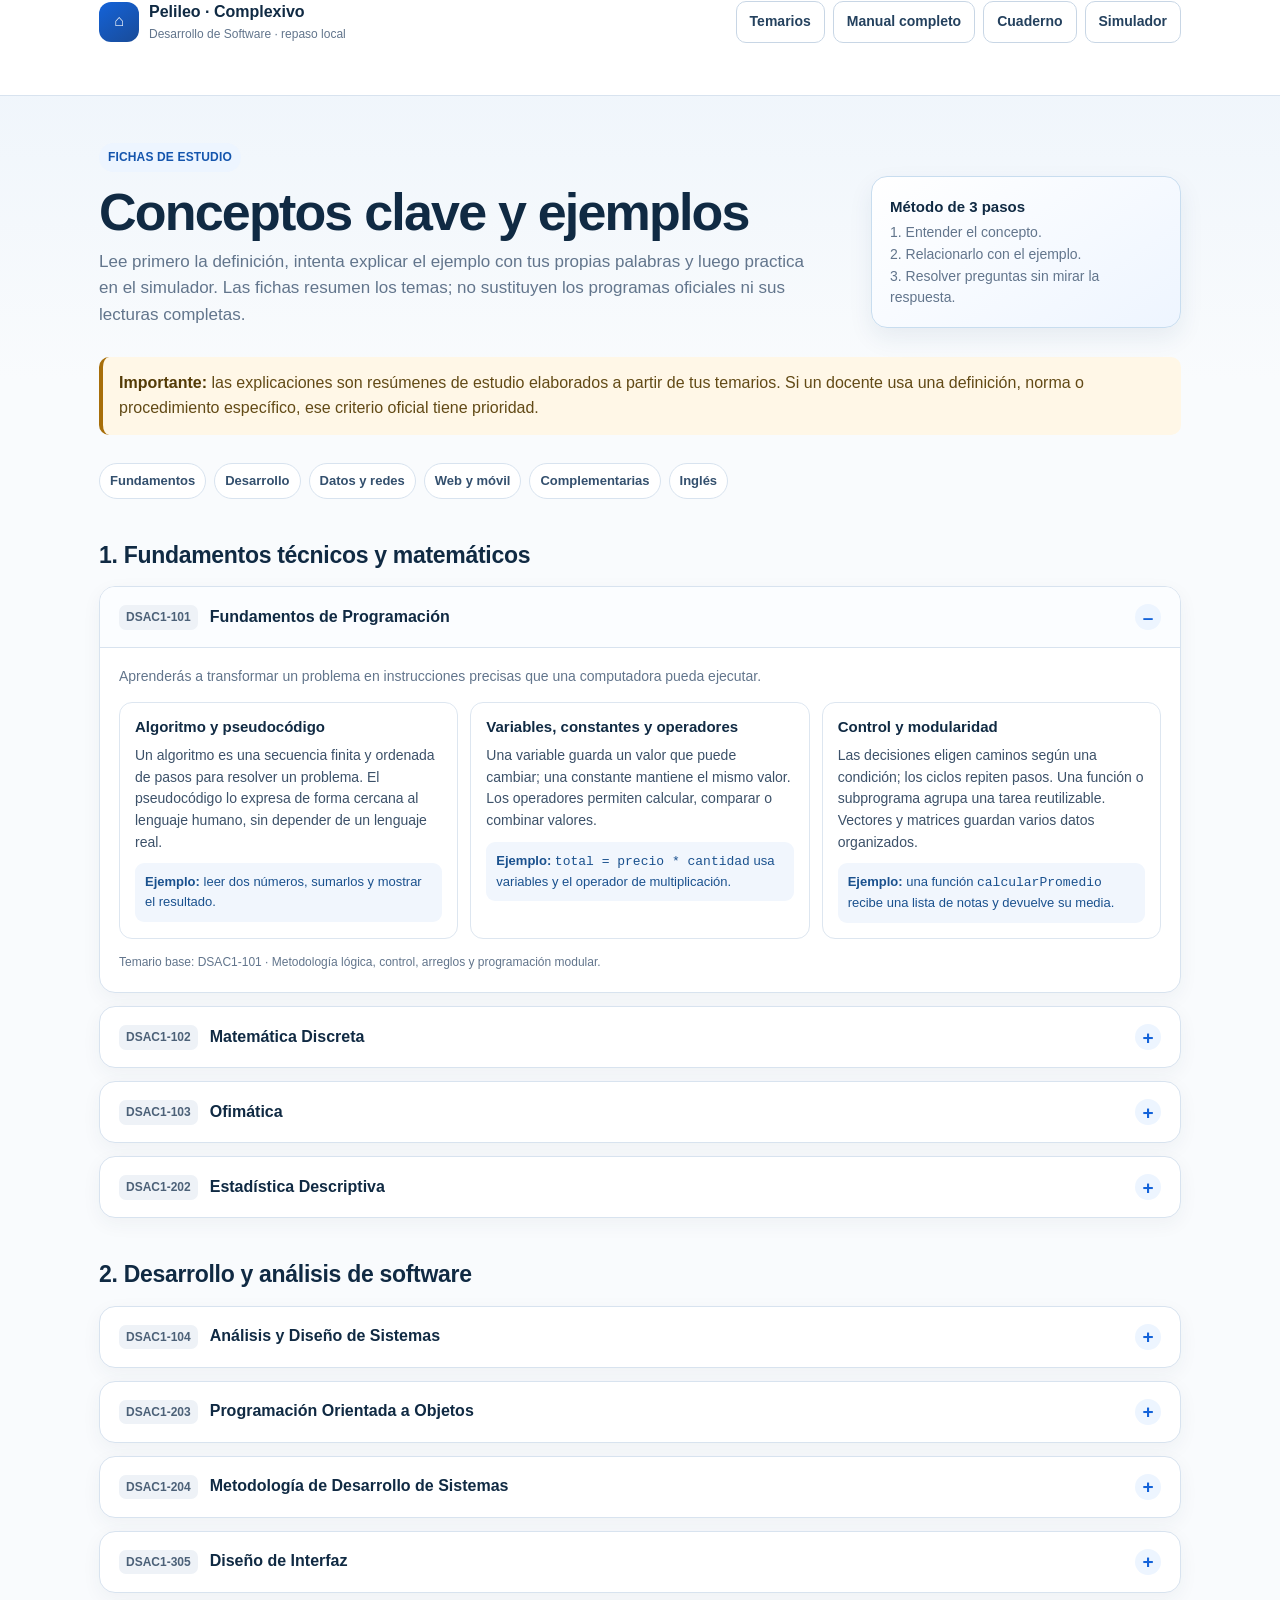
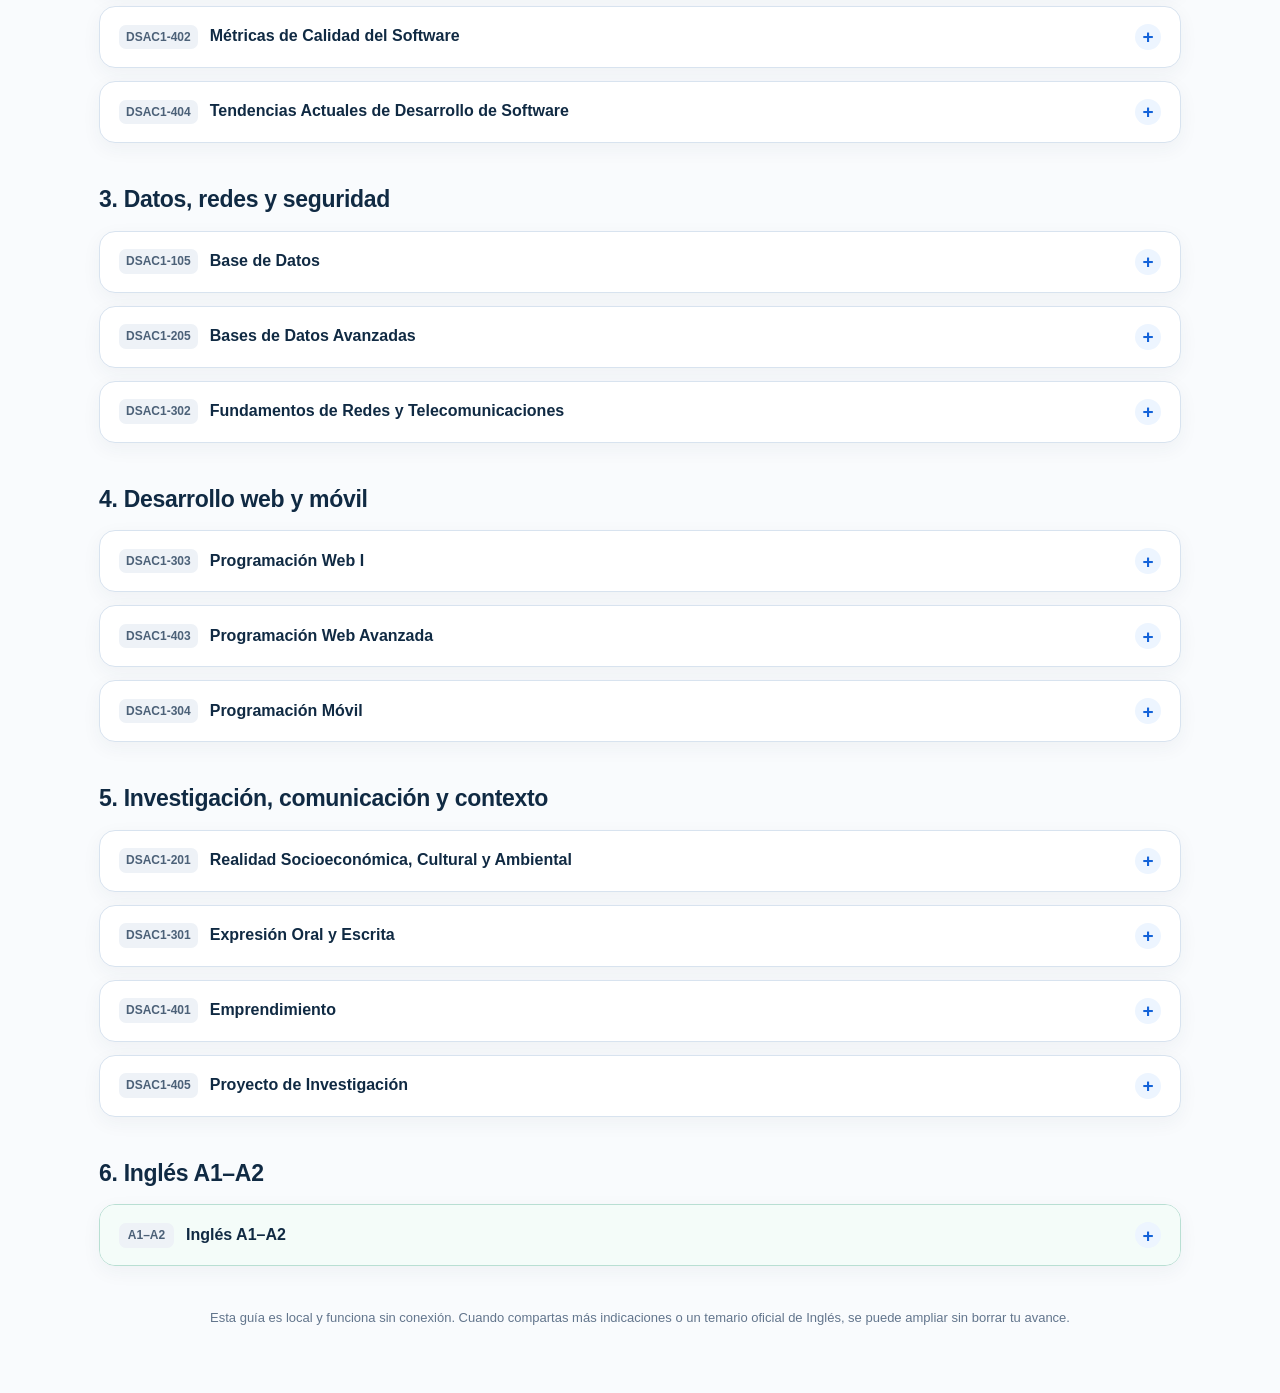
==== Fichas-de-Repaso.html @ 14f020e8 "Primer commit" ====
<!doctype html>
<html lang="es">
<head>
<meta charset="utf-8">
<meta name="viewport" content="width=device-width,initial-scale=1">
<meta name="description" content="Fichas locales de conceptos y ejemplos para repasar el examen complexivo.">
<title>Pelileo · Fichas de repaso</title>
<style>
:root{--navy:#102a43;--blue:#1463d9;--ink:#102a43;--muted:#62758c;--line:#d8e3ef;--bg:#f4f7fb;--card:#fff;--soft:#edf5ff;--green:#05775d;--gold:#a76e09}*{box-sizing:border-box}body{margin:0;background:linear-gradient(180deg,#edf4fb,#f9fbfd 380px);color:var(--ink);font:16px/1.55 Inter,Segoe UI,Arial,sans-serif}.top{position:sticky;top:0;z-index:5;background:rgba(255,255,255,.96);border-bottom:1px solid var(--line);backdrop-filter:blur(12px)}.wrap{max-width:1130px;margin:auto;padding:0 24px 52px}.top .wrap{min-height:70px;display:flex;justify-content:space-between;align-items:center;gap:14px}.brand{display:flex;align-items:center;gap:10px;font-weight:850}.logo{display:grid;place-items:center;width:40px;height:40px;border-radius:12px;background:linear-gradient(145deg,#1463d9,#194b98);color:#fff}.brand small{display:block;font-size:12px;font-weight:400;color:var(--muted)}.links{display:flex;gap:8px;flex-wrap:wrap}.btn{display:inline-flex;align-items:center;justify-content:center;min-height:42px;padding:9px 13px;border:1px solid #c8d6e5;border-radius:10px;background:#fff;color:#24415e;font-size:14px;font-weight:800;text-decoration:none}.btn:hover{border-color:var(--blue);color:var(--blue)}.hero{padding:47px 0 24px;display:grid;grid-template-columns:1fr 310px;gap:30px;align-items:end}.eyebrow,.tag{display:inline-block;padding:5px 9px;border-radius:999px;background:var(--soft);color:#1455ad;font-size:12px;font-weight:850;letter-spacing:.15px}.hero h1{margin:13px 0 10px;font-size:clamp(34px,5vw,52px);line-height:1.04;letter-spacing:-1.8px}.hero p{margin:0;max-width:720px;color:var(--muted);font-size:17px}.method{padding:18px;border:1px solid #c8ddef;border-radius:16px;background:linear-gradient(145deg,#fff,#eef5ff);box-shadow:0 10px 25px rgba(31,62,101,.08)}.method b{display:block;font-size:15px}.method p{margin:4px 0 0;font-size:14px}.notice{margin:5px 0 28px;padding:14px 16px;border-left:4px solid var(--gold);border-radius:10px;background:#fff7e7;color:#624a16}.notice b{color:#543b07}.jump{display:flex;gap:8px;flex-wrap:wrap;margin-bottom:27px}.jump a{padding:7px 10px;border:1px solid var(--line);border-radius:999px;background:#fff;color:#34506e;font-size:13px;font-weight:750;text-decoration:none}.jump a:hover{color:var(--blue);border-color:var(--blue)}h2.group{margin:39px 0 12px;font-size:23px;letter-spacing:-.3px}.course{margin:13px 0;border:1px solid var(--line);border-radius:16px;background:var(--card);box-shadow:0 6px 19px rgba(30,56,81,.05);overflow:hidden}.course summary{display:flex;align-items:center;gap:12px;padding:17px 19px;cursor:pointer;font-weight:850;list-style:none}.course summary::-webkit-details-marker{display:none}.course summary:after{content:'+';margin-left:auto;display:grid;place-items:center;width:26px;height:26px;border-radius:50%;background:var(--soft);color:var(--blue);font-size:19px;line-height:1}.course[open] summary{border-bottom:1px solid var(--line);background:#fbfdff}.course[open] summary:after{content:'–'}.code{min-width:55px;padding:3px 7px;border-radius:7px;background:#eef2f7;color:#4c6178;font-size:12px;text-align:center}.body{padding:18px 19px 21px}.intro{margin:0 0 14px;color:var(--muted);font-size:14px}.cards{display:grid;grid-template-columns:repeat(3,minmax(0,1fr));gap:12px}.card{padding:15px;border:1px solid #dde6f0;border-radius:13px;background:#fff}.card h3{margin:0 0 8px;font-size:15px;line-height:1.25}.card p{margin:0;color:#3c5169;font-size:14px}.card p+p{margin-top:10px}.example{padding:9px 10px;border-radius:9px;background:#f1f6fd;color:#1a518e!important;font-size:13px!important}.key{color:var(--green)!important;font-weight:750}.source{margin:14px 0 0;color:var(--muted);font-size:12px}.english{border-color:#b9dfd3}.english summary{background:#f4fcf9}.footer{margin-top:42px;color:var(--muted);font-size:13px;text-align:center}@media(max-width:850px){.hero{grid-template-columns:1fr}.method{max-width:380px}.cards{grid-template-columns:1fr}.wrap{padding-left:18px;padding-right:18px}}@media(max-width:560px){.top .wrap{min-height:62px}.brand small{display:none}.links{justify-content:flex-end}.btn{font-size:12px;min-height:38px;padding:8px 10px}.hero{padding-top:34px}.course summary{padding:15px}.body{padding:15px}.notice{font-size:14px}}
</style>
</head>
<body>
<header class="top"><div class="wrap"><div class="brand"><span class="logo">⌂</span><span>Pelileo · Complexivo<small>Desarrollo de Software · repaso local</small></span></div><nav class="links"><a class="btn" href="/Guia-de-Temas-Repaso.html">Temarios</a><a class="btn" href="/Manual-de-Estudio-Completo.html">Manual completo</a><a class="btn" href="/Cuaderno-de-Practica.html">Cuaderno</a><a class="btn" href="/">Simulador</a></nav></div></header>
<main class="wrap">
<section class="hero"><div><span class="eyebrow">FICHAS DE ESTUDIO</span><h1>Conceptos clave y ejemplos</h1><p>Lee primero la definición, intenta explicar el ejemplo con tus propias palabras y luego practica en el simulador. Las fichas resumen los temas; no sustituyen los programas oficiales ni sus lecturas completas.</p></div><aside class="method"><b>Método de 3 pasos</b><p>1. Entender el concepto.<br>2. Relacionarlo con el ejemplo.<br>3. Resolver preguntas sin mirar la respuesta.</p></aside></section>
<p class="notice"><b>Importante:</b> las explicaciones son resúmenes de estudio elaborados a partir de tus temarios. Si un docente usa una definición, norma o procedimiento específico, ese criterio oficial tiene prioridad.</p>
<nav class="jump"><a href="#fundamentos">Fundamentos</a><a href="#desarrollo">Desarrollo</a><a href="#datos">Datos y redes</a><a href="#web">Web y móvil</a><a href="#complementarias">Complementarias</a><a href="#ingles">Inglés</a></nav>

<h2 id="fundamentos" class="group">1. Fundamentos técnicos y matemáticos</h2>
<details class="course" open><summary><span class="code">DSAC1-101</span>Fundamentos de Programación</summary><div class="body"><p class="intro">Aprenderás a transformar un problema en instrucciones precisas que una computadora pueda ejecutar.</p><div class="cards"><article class="card"><h3>Algoritmo y pseudocódigo</h3><p>Un algoritmo es una secuencia finita y ordenada de pasos para resolver un problema. El pseudocódigo lo expresa de forma cercana al lenguaje humano, sin depender de un lenguaje real.</p><p class="example"><b>Ejemplo:</b> leer dos números, sumarlos y mostrar el resultado.</p></article><article class="card"><h3>Variables, constantes y operadores</h3><p>Una variable guarda un valor que puede cambiar; una constante mantiene el mismo valor. Los operadores permiten calcular, comparar o combinar valores.</p><p class="example"><b>Ejemplo:</b> <code>total = precio * cantidad</code> usa variables y el operador de multiplicación.</p></article><article class="card"><h3>Control y modularidad</h3><p>Las decisiones eligen caminos según una condición; los ciclos repiten pasos. Una función o subprograma agrupa una tarea reutilizable. Vectores y matrices guardan varios datos organizados.</p><p class="example"><b>Ejemplo:</b> una función <code>calcularPromedio</code> recibe una lista de notas y devuelve su media.</p></article></div><p class="source">Temario base: DSAC1-101 · Metodología lógica, control, arreglos y programación modular.</p></div></details>
<details class="course"><summary><span class="code">DSAC1-102</span>Matemática Discreta</summary><div class="body"><p class="intro">Aporta lenguaje formal para razonar sobre programas, decisiones y estructuras de datos.</p><div class="cards"><article class="card"><h3>Conjuntos y lógica</h3><p>Un conjunto agrupa elementos. Una proposición es un enunciado que puede ser verdadero o falso; conectores como Y, O y NO permiten crear expresiones más complejas.</p><p class="example"><b>Ejemplo:</b> la intersección de {1, 2} y {2, 3} es {2}.</p></article><article class="card"><h3>Tablas de verdad y álgebra booleana</h3><p>Una tabla de verdad muestra el resultado de una expresión lógica para todas las combinaciones posibles. El álgebra de Boole opera con valores verdadero/falso o 1/0.</p><p class="example"><b>Ejemplo:</b> <code>A Y B</code> solo es verdadera cuando A y B son verdaderas.</p></article><article class="card"><h3>Bases y grafos</h3><p>Los sistemas binario, octal y hexadecimal representan números con distintas bases. Un grafo modela nodos y conexiones; sus algoritmos permiten buscar rutas o recorridos.</p><p class="example"><b>Ejemplo:</b> el binario 1011 equivale a 11 en decimal; Dijkstra busca una ruta de costo mínimo si no hay pesos negativos.</p></article></div><p class="source">Temario base: DSAC1-102 · Conjuntos, lógica, sistemas de numeración, grafos y árboles.</p></div></details>
<details class="course"><summary><span class="code">DSAC1-103</span>Ofimática</summary><div class="body"><p class="intro">Combina manejo básico de computadoras, productividad digital y protección de información.</p><div class="cards"><article class="card"><h3>Sistema operativo</h3><p>Es el software que administra recursos del equipo: memoria, archivos, dispositivos, cuentas de usuario y permisos.</p><p class="example"><b>Ejemplo:</b> un permiso de solo lectura permite abrir un archivo, pero no modificarlo.</p></article><article class="card"><h3>Documentos y hojas de cálculo</h3><p>Los estilos dan estructura a un documento; las fórmulas calculan valores y una tabla dinámica resume conjuntos de datos.</p><p class="example"><b>Ejemplo:</b> la referencia <code>$A$1</code> no cambia al copiar una fórmula a otra celda.</p></article><article class="card"><h3>Nube y seguridad</h3><p>Los servicios en la nube permiten almacenar y colaborar. Deben usarse con contraseñas robustas, doble factor, respaldos y cuidado de la privacidad.</p><p class="example"><b>Ejemplo:</b> compartir un documento solo con personas autorizadas evita una exposición innecesaria.</p></article></div><p class="source">Temario base: DSAC1-103 · Sistemas operativos, ofimática y computación en la nube.</p></div></details>
<details class="course"><summary><span class="code">DSAC1-202</span>Estadística Descriptiva</summary><div class="body"><p class="intro">Permite organizar, resumir e interpretar datos antes de tomar decisiones.</p><div class="cards"><article class="card"><h3>Frecuencias y gráficos</h3><p>Una tabla de frecuencias indica cuántas veces aparece cada valor o intervalo. Los gráficos convierten esos datos en una representación visual.</p><p class="example"><b>Ejemplo:</b> un histograma representa frecuencias de datos numéricos agrupados en intervalos.</p></article><article class="card"><h3>Media y dispersión</h3><p>La media resume un valor central. Rango, varianza y desviación estándar indican cuán separados están los datos.</p><p class="example"><b>Ejemplo:</b> dos cursos pueden tener la misma media, pero el que tiene mayor desviación estándar presenta notas más variables.</p></article><article class="card"><h3>Probabilidad y distribuciones</h3><p>La probabilidad mide la posibilidad de un evento. Bayes actualiza una probabilidad al conocer nueva evidencia; normal, binomial y Poisson son modelos de distribución.</p><p class="example"><b>Ejemplo:</b> una variable binomial cuenta éxitos en un número fijo de intentos independientes.</p></article></div><p class="source">Temario base: DSAC1-202 · Frecuencias, medidas, probabilidad y distribuciones.</p></div></details>

<h2 id="desarrollo" class="group">2. Desarrollo y análisis de software</h2>
<details class="course"><summary><span class="code">DSAC1-104</span>Análisis y Diseño de Sistemas</summary><div class="body"><p class="intro">Estudia cómo descubrir una necesidad y diseñar un sistema que la atienda de forma viable.</p><div class="cards"><article class="card"><h3>Requerimientos</h3><p>Son necesidades, restricciones y funcionalidades que el sistema debe cumplir. Se obtienen mediante entrevistas, observación, documentos u otras técnicas.</p><p class="example"><b>Ejemplo:</b> “el usuario puede registrar una cita” es un requerimiento funcional.</p></article><article class="card"><h3>Factibilidad</h3><p>Evalúa si un proyecto puede realizarse con los recursos, tiempo, tecnología y condiciones organizacionales disponibles.</p><p class="example"><b>Ejemplo:</b> si no existe conexión estable, una solución exclusivamente en línea puede no ser viable.</p></article><article class="card"><h3>Modelos y diccionario de datos</h3><p>Los diagramas describen procesos, actores o estructuras. El diccionario de datos documenta campos, tipos, significados y reglas de cada dato.</p><p class="example"><b>Ejemplo:</b> para <code>fechaNacimiento</code>, el diccionario indica tipo fecha, formato y si es obligatorio.</p></article></div><p class="source">Temario base: DSAC1-104 · Análisis, UML, diseño de entrada/salida e información.</p></div></details>
<details class="course"><summary><span class="code">DSAC1-203</span>Programación Orientada a Objetos</summary><div class="body"><p class="intro">Organiza el programa en objetos que tienen datos y comportamientos relacionados.</p><div class="cards"><article class="card"><h3>Clase y objeto</h3><p>Una clase es una plantilla; un objeto es una instancia concreta creada desde esa plantilla.</p><p class="example"><b>Ejemplo:</b> <code>Estudiante</code> es una clase; Ana, con su nombre y matrícula, es un objeto.</p></article><article class="card"><h3>Herencia, interfaces y polimorfismo</h3><p>La herencia permite especializar una clase. Una interfaz define un contrato. El polimorfismo permite tratar objetos distintos mediante una misma operación.</p><p class="example"><b>Ejemplo:</b> <code>Perro</code> y <code>Gato</code> pueden implementar <code>emitirSonido()</code> de forma diferente.</p></article><article class="card"><h3>Excepciones, MVC y CRUD</h3><p>Una excepción representa un error que debe manejarse. MVC separa datos, interfaz y control. CRUD significa crear, leer, actualizar y eliminar datos.</p><p class="example"><b>Ejemplo:</b> una aplicación captura un error de conexión y muestra un mensaje útil sin detenerse abruptamente.</p></article></div><p class="source">Temario base: DSAC1-203 · POO, excepciones, archivos, hilos, GUI y MVC.</p></div></details>
<details class="course"><summary><span class="code">DSAC1-204</span>Metodología de Desarrollo de Sistemas</summary><div class="body"><p class="intro">Ayuda a planificar y controlar cómo se construye software en equipo.</p><div class="cards"><article class="card"><h3>Tradicionales y ágiles</h3><p>Las metodologías tradicionales suelen definir fases más secuenciales. Las ágiles trabajan en iteraciones cortas y se adaptan con retroalimentación frecuente.</p><p class="example"><b>Ejemplo:</b> Scrum divide el trabajo en sprints con una revisión al final de cada ciclo.</p></article><article class="card"><h3>Scrum, Kanban y XP</h3><p>Scrum organiza roles y sprints; Kanban visualiza y limita el trabajo en curso; XP enfatiza prácticas técnicas como pruebas y programación en pareja.</p><p class="example"><b>Ejemplo:</b> un tablero Kanban puede usar las columnas Pendiente, En proceso y Terminado.</p></article><article class="card"><h3>UML y casos de uso</h3><p>UML es un lenguaje visual de modelado. Un caso de uso describe cómo un actor interactúa con el sistema para alcanzar un objetivo.</p><p class="example"><b>Ejemplo:</b> el actor Cliente realiza el caso de uso “Reservar cita”.</p></article></div><p class="source">Temario base: DSAC1-204 · Metodologías, Manifiesto Ágil, UML y aplicación práctica.</p></div></details>
<details class="course"><summary><span class="code">DSAC1-305</span>Diseño de Interfaz</summary><div class="body"><p class="intro">Busca que una aplicación sea comprensible, eficaz y agradable para quien la utiliza.</p><div class="cards"><article class="card"><h3>Usabilidad</h3><p>Es el grado en que una interfaz permite a usuarios específicos alcanzar objetivos con eficacia, eficiencia y satisfacción en un contexto determinado.</p><p class="example"><b>Ejemplo:</b> un botón de “Guardar” visible y con un texto claro reduce errores.</p></article><article class="card"><h3>Diseño centrado en el usuario</h3><p>Parte de las necesidades, tareas, contexto y retroalimentación de quienes usarán el producto, no solo de la tecnología disponible.</p><p class="example"><b>Ejemplo:</b> entrevistar estudiantes antes de diseñar una app de matrícula.</p></article><article class="card"><h3>Prototipo</h3><p>Es una representación de una solución que sirve para explorar y validar ideas antes de desarrollar el producto completo.</p><p class="example"><b>Ejemplo:</b> un boceto navegable de pantallas permite detectar un flujo confuso sin programarlo todavía.</p></article></div><p class="source">Temario base: DSAC1-305 · Diseño, usabilidad, tipos de interfaz, prototipado y multimedia.</p></div></details>
<details class="course"><summary><span class="code">DSAC1-402</span>Métricas de Calidad del Software</summary><div class="body"><p class="intro">Se enfoca en evaluar atributos del software y disminuir fallos o riesgos.</p><div class="cards"><article class="card"><h3>Atributos de calidad</h3><p>Funcionalidad, confiabilidad, usabilidad, eficiencia, escalabilidad y portabilidad describen propiedades que afectan la calidad de un sistema.</p><p class="example"><b>Ejemplo:</b> un sistema usable permite completar una tarea sin entrenamiento excesivo.</p></article><article class="card"><h3>Métrica y prueba</h3><p>Una métrica cuantifica una característica para apoyar decisiones. Una prueba verifica si el software se comporta según lo esperado.</p><p class="example"><b>Ejemplo:</b> una prueba unitaria comprueba una función pequeña de forma aislada.</p></article><article class="card"><h3>Seguridad CIA</h3><p>Confidencialidad evita divulgación no autorizada; integridad protege contra cambios indebidos; disponibilidad mantiene el servicio accesible cuando se necesita.</p><p class="example"><b>Ejemplo:</b> asignar permisos limita quién puede ver una historia clínica.</p></article></div><p class="source">Temario base: DSAC1-402 · Calidad, estándares ISO, pruebas y seguridad.</p></div></details>
<details class="course"><summary><span class="code">DSAC1-404</span>Tendencias Actuales de Desarrollo de Software</summary><div class="body"><p class="intro">Presenta tecnologías emergentes y la necesidad de evaluarlas con criterio técnico y ético.</p><div class="cards"><article class="card"><h3>DevOps y microservicios</h3><p>DevOps busca integrar desarrollo y operaciones para entregar software con mayor colaboración y automatización. Los microservicios dividen una solución en servicios pequeños independientes.</p><p class="example"><b>Ejemplo:</b> un servicio de pagos puede desplegarse sin cambiar el servicio de catálogo.</p></article><article class="card"><h3>Arduino, RA y RV</h3><p>Arduino conecta programas con sensores y actuadores. La realidad aumentada superpone contenido digital al entorno; la realidad virtual sumerge a la persona en un entorno digital.</p><p class="example"><b>Ejemplo:</b> una app que muestra datos sobre un objeto real usa realidad aumentada.</p></article><article class="card"><h3>Inteligencia artificial</h3><p>La IA desarrolla sistemas que realizan tareas asociadas a inteligencia. El aprendizaje automático identifica patrones en datos, pero requiere evaluación humana y cuidado de la privacidad.</p><p class="example"><b>Ejemplo:</b> un modelo puede clasificar correos como spam, sin garantizar que nunca se equivoque.</p></article></div><p class="source">Temario base: DSAC1-404 · Tendencias, Arduino, RA/RV e introducción a IA.</p></div></details>

<h2 id="datos" class="group">3. Datos, redes y seguridad</h2>
<details class="course"><summary><span class="code">DSAC1-105</span>Base de Datos</summary><div class="body"><p class="intro">Estudia cómo representar, guardar y consultar información de manera consistente.</p><div class="cards"><article class="card"><h3>Entidad, atributo y relación</h3><p>Una entidad representa algo relevante; un atributo describe una propiedad; una relación indica cómo se conectan entidades.</p><p class="example"><b>Ejemplo:</b> Cliente y Pedido son entidades; “realiza” es su relación.</p></article><article class="card"><h3>Claves, cardinalidad y normalización</h3><p>Una clave identifica registros. La cardinalidad indica cuántos elementos pueden relacionarse. Normalizar reduce redundancia y anomalías de datos.</p><p class="example"><b>Ejemplo:</b> un cliente puede tener muchos pedidos: relación 1 a N.</p></article><article class="card"><h3>SQL, DDL, DML y NoSQL</h3><p>DDL define estructuras, como tablas; DML consulta o modifica datos. NoSQL agrupa modelos no relacionales y puede ser útil según el caso.</p><p class="example"><b>Ejemplo:</b> <code>CREATE TABLE</code> es DDL; <code>INSERT</code> es DML.</p></article></div><p class="source">Temario base: DSAC1-105 · Modelamiento, normalización, SQL y NoSQL.</p></div></details>
<details class="course"><summary><span class="code">DSAC1-205</span>Bases de Datos Avanzadas</summary><div class="body"><p class="intro">Amplía el manejo de automatización, consistencia, rendimiento y permisos.</p><div class="cards"><article class="card"><h3>Índices, vistas y triggers</h3><p>Un índice acelera ciertas búsquedas. Una vista presenta una consulta como tabla virtual. Un trigger ejecuta acciones automáticamente al ocurrir un evento.</p><p class="example"><b>Ejemplo:</b> un trigger puede registrar en auditoría cuándo se modifica un salario.</p></article><article class="card"><h3>Procedimientos y cursores</h3><p>Un procedimiento almacenado guarda instrucciones reutilizables en la base de datos. Un cursor permite recorrer filas de un resultado de forma controlada.</p><p class="example"><b>Ejemplo:</b> un procedimiento puede calcular un reporte mensual con una sola llamada.</p></article><article class="card"><h3>Transacciones y ACID</h3><p>Una transacción agrupa operaciones que deben completarse correctamente. ACID significa atomicidad, consistencia, aislamiento y durabilidad.</p><p class="example"><b>Ejemplo:</b> una transferencia debe descontar y acreditar dinero; si falla una parte, <code>ROLLBACK</code> revierte los cambios.</p></article></div><p class="source">Temario base: DSAC1-205 · Índices, triggers, procedimientos, transacciones y seguridad.</p></div></details>
<details class="course"><summary><span class="code">DSAC1-302</span>Fundamentos de Redes y Telecomunicaciones</summary><div class="body"><p class="intro">Explica cómo los equipos se conectan, se direccionan y transmiten información.</p><div class="cards"><article class="card"><h3>OSI, TCP/IP y topologías</h3><p>Los modelos OSI y TCP/IP organizan las funciones de red en capas. Una topología describe cómo se conectan físicamente o lógicamente los dispositivos.</p><p class="example"><b>Ejemplo:</b> Ethernet es común en redes LAN y TCP/IP permite la comunicación en Internet.</p></article><article class="card"><h3>IP, subred y DHCP</h3><p>Una dirección IP identifica una interfaz en una red. Una subred divide una red en partes menores. DHCP puede asignar direcciones automáticamente.</p><p class="example"><b>Ejemplo:</b> un router puede usar una subred para cada departamento de una institución.</p></article><article class="card"><h3>TCP, UDP y servicios modernos</h3><p>TCP ofrece entrega confiable con confirmaciones; UDP prioriza menor sobrecarga. VoIP, SIP y WebRTC se usan en comunicaciones de voz, video o tiempo real.</p><p class="example"><b>Ejemplo:</b> una videollamada necesita baja latencia y puede usar tecnologías de tiempo real como WebRTC.</p></article></div><p class="source">Temario base: DSAC1-302 · Redes, direccionamiento, protocolos y telecomunicaciones.</p></div></details>

<h2 id="web" class="group">4. Desarrollo web y móvil</h2>
<details class="course"><summary><span class="code">DSAC1-303</span>Programación Web I</summary><div class="body"><p class="intro">Introduce la creación y publicación de aplicaciones web del lado del cliente y del servidor.</p><div class="cards"><article class="card"><h3>HTML, CSS y JavaScript</h3><p>HTML estructura el contenido, CSS define la presentación y JavaScript añade comportamiento e interacción.</p><p class="example"><b>Ejemplo:</b> HTML crea un botón, CSS le aplica estilo y JavaScript responde al clic.</p></article><article class="card"><h3>CMS, dominio y hosting</h3><p>Un CMS permite administrar contenido; un dominio es una dirección legible; el hosting aporta recursos para publicar una web en Internet.</p><p class="example"><b>Ejemplo:</b> <code>misitio.com</code> es un dominio; el hosting aloja sus archivos y base de datos.</p></article><article class="card"><h3>TypeScript y frameworks</h3><p>TypeScript agrega tipos a JavaScript para detectar errores antes de ejecutar. Los frameworks organizan la creación de interfaces y aplicaciones.</p><p class="example"><b>Ejemplo:</b> declarar que una variable es número evita asignarle por accidente un texto.</p></article></div><p class="source">Temario base: DSAC1-303 · Fundamentos web, CMS, hosting, TypeScript y frontend.</p></div></details>
<details class="course"><summary><span class="code">DSAC1-403</span>Programación Web Avanzada</summary><div class="body"><p class="intro">Profundiza en servicios, APIs, seguridad y escalabilidad de aplicaciones web.</p><div class="cards"><article class="card"><h3>Back-end y arquitectura</h3><p>El back-end recibe solicitudes, aplica reglas de negocio y accede a datos. Arquitecturas como MVC separan responsabilidades para facilitar mantenimiento.</p><p class="example"><b>Ejemplo:</b> el controlador recibe una solicitud, el modelo consulta datos y la vista presenta el resultado.</p></article><article class="card"><h3>API REST y HTTP</h3><p>Una API REST expone recursos mediante HTTP. De forma habitual, GET consulta, POST crea, PATCH actualiza parcialmente y DELETE elimina.</p><p class="example"><b>Ejemplo:</b> <code>GET /productos/5</code> solicita los datos del producto 5.</p></article><article class="card"><h3>JWT, WebSocket y GraphQL</h3><p>JWT es un formato de token firmado; WebSocket permite comunicación bidireccional persistente; GraphQL permite pedir datos con una consulta definida.</p><p class="example"><b>Ejemplo:</b> un chat puede usar WebSocket para recibir mensajes sin recargar la página.</p></article></div><p class="source">Temario base: DSAC1-403 · Back-end, frameworks, REST, seguridad y aplicaciones escalables.</p></div></details>
<details class="course"><summary><span class="code">DSAC1-304</span>Programación Móvil</summary><div class="body"><p class="intro">Aborda aplicaciones que operan en dispositivos con pantalla, batería y conectividad variables.</p><div class="cards"><article class="card"><h3>Tipos de aplicaciones móviles</h3><p>Las nativas se desarrollan para una plataforma; las híbridas combinan tecnologías web con un contenedor; las web móviles se ejecutan en el navegador.</p><p class="example"><b>Ejemplo:</b> una app nativa Android usa capacidades del dispositivo de forma directa.</p></article><article class="card"><h3>Movilidad y conectividad</h3><p>Una app móvil debe manejar latencia, ancho de banda limitado, pérdida de conexión, seguridad y compatibilidad de redes.</p><p class="example"><b>Ejemplo:</b> guardar datos localmente y sincronizarlos después evita perder trabajo sin Internet.</p></article><article class="card"><h3>Localización y energía</h3><p>GPS, WiFi, Bluetooth y NFC pueden aportar ubicación o proximidad. El uso intensivo de pantalla, red y sensores consume batería.</p><p class="example"><b>Ejemplo:</b> pedir ubicación solo cuando es necesaria reduce el consumo de energía.</p></article></div><p class="source">Temario base: DSAC1-304 · Lenguajes, conectividad, geolocalización y rendimiento móvil.</p></div></details>

<h2 id="complementarias" class="group">5. Investigación, comunicación y contexto</h2>
<details class="course"><summary><span class="code">DSAC1-201</span>Realidad Socioeconómica, Cultural y Ambiental</summary><div class="body"><p class="intro">Conecta el desarrollo tecnológico con el contexto social, cultural y ambiental ecuatoriano.</p><div class="cards"><article class="card"><h3>Indicadores económicos</h3><p>El PIB resume el valor de bienes y servicios producidos; la inflación refleja aumentos generales de precios; el desempleo mide personas que buscan trabajo sin conseguirlo.</p><p class="example"><b>Ejemplo:</b> una inflación alta reduce el poder de compra si los ingresos no aumentan al mismo ritmo.</p></article><article class="card"><h3>Sexo, género y equidad</h3><p>Sexo se relaciona con características biológicas; género comprende roles y construcciones sociales. La equidad busca condiciones justas para la participación y los derechos.</p><p class="example"><b>Ejemplo:</b> eliminar estereotipos en una selección laboral favorece igualdad de oportunidades.</p></article><article class="card"><h3>Ambiente y sociedad</h3><p>Las actividades sociales y económicas usan recursos y pueden producir contaminación, deforestación o emisiones. La gestión ambiental busca prevenir y mitigar impactos.</p><p class="example"><b>Ejemplo:</b> reducir residuos electrónicos es una acción de responsabilidad ambiental.</p></article></div><p class="source">Temario base: DSAC1-201 · Economía, equidad, cultura y gestión ambiental.</p></div></details>
<details class="course"><summary><span class="code">DSAC1-301</span>Expresión Oral y Escrita</summary><div class="body"><p class="intro">Desarrolla la capacidad de comunicar ideas con claridad, estructura y corrección.</p><div class="cards"><article class="card"><h3>Proceso comunicativo</h3><p>Incluye emisor, receptor, mensaje, canal, código, contexto y retroalimentación. Una falla en alguno puede alterar la comprensión.</p><p class="example"><b>Ejemplo:</b> usar tecnicismos sin explicar puede impedir que una audiencia no especializada comprenda el mensaje.</p></article><article class="card"><h3>Expresión oral</h3><p>Una exposición eficaz tiene propósito, estructura, lenguaje adecuado, voz clara y contacto con la audiencia.</p><p class="example"><b>Ejemplo:</b> iniciar con el problema, explicar evidencia y cerrar con una conclusión facilita el seguimiento.</p></article><article class="card"><h3>Artículo y ensayo</h3><p>Un artículo informa o analiza un tema; un ensayo desarrolla una postura argumentada. Ambos necesitan estructura, coherencia, fuentes y corrección lingüística.</p><p class="example"><b>Ejemplo:</b> un ensayo puede presentar una tesis, argumentos con evidencia y una conclusión.</p></article></div><p class="source">Temario base: DSAC1-301 · Comunicación oral, escrita, artículo y ensayo.</p></div></details>
<details class="course"><summary><span class="code">DSAC1-401</span>Emprendimiento</summary><div class="body"><p class="intro">Explora cómo convertir una necesidad u oportunidad en una propuesta de valor sostenible.</p><div class="cards"><article class="card"><h3>Emprendimiento e innovación</h3><p>Emprender es crear una iniciativa que genera valor. Innovar es introducir mejoras o soluciones nuevas que responden a una necesidad.</p><p class="example"><b>Ejemplo:</b> una plataforma que conecta productores locales con consumidores puede resolver un problema de comercialización.</p></article><article class="card"><h3>Design thinking</h3><p>Es un enfoque centrado en las personas que suele incluir empatizar, definir, idear, prototipar y probar. No es una receta rígida, sino un proceso iterativo.</p><p class="example"><b>Ejemplo:</b> entrevistar usuarios antes de diseñar una solución evita asumir qué necesitan.</p></article><article class="card"><h3>Modelo de negocio y marketing</h3><p>El modelo de negocio explica cómo se crea, entrega y captura valor. El marketing digital identifica público, canales, mensaje y métricas.</p><p class="example"><b>Ejemplo:</b> medir conversiones permite saber si una campaña genera ventas o registros.</p></article></div><p class="source">Temario base: DSAC1-401 · Liderazgo, innovación, sostenibilidad, negocio y marketing digital.</p></div></details>
<details class="course"><summary><span class="code">DSAC1-405</span>Proyecto de Investigación</summary><div class="body"><p class="intro">Ordena la formulación, ejecución, control y presentación de un proyecto con base en evidencia.</p><div class="cards"><article class="card"><h3>Problema, objetivos y alcance</h3><p>El problema describe una situación que requiere estudio. Los objetivos expresan qué se busca lograr; el alcance delimita hasta dónde llega el proyecto.</p><p class="example"><b>Ejemplo:</b> “diseñar un prototipo” es distinto de “implementar el sistema completo en toda la institución”.</p></article><article class="card"><h3>Indicadores, riesgos y stakeholders</h3><p>Los indicadores permiten medir avance; los riesgos son eventos inciertos con posible impacto; los stakeholders son personas o grupos interesados.</p><p class="example"><b>Ejemplo:</b> retraso de equipos es un riesgo; el porcentaje de tareas terminadas puede ser un indicador.</p></article><article class="card"><h3>Presentación de resultados</h3><p>Una presentación debe adaptarse a la audiencia y organizar introducción, desarrollo y conclusión. Los gráficos deben aportar claridad, no decoración.</p><p class="example"><b>Ejemplo:</b> una tabla de resultados se entiende mejor si se explica qué mide y cuál es su conclusión principal.</p></article></div><p class="source">Temario base: DSAC1-405 · Proyecto, gestión, indicadores, riesgos y presentación.</p></div></details>

<h2 id="ingles" class="group">6. Inglés A1–A2</h2>
<details class="course english"><summary><span class="code">A1–A2</span>Inglés A1–A2</summary><div class="body"><p class="intro">Nivel de práctica incluido en el simulador hasta contar con un programa específico de Inglés de tu instituto.</p><div class="cards"><article class="card"><h3>Verbo <em>to be</em> y presente simple</h3><p>Con <em>I</em> se usa <em>am</em>; con <em>he/she/it</em>, <em>is</em>; con <em>you/we/they</em>, <em>are</em>. En presente simple, <em>he/she/it</em> suele añadir <em>-s</em> al verbo.</p><p class="example"><b>Ejemplo:</b> <em>I am a student.</em> / <em>She goes to class every day.</em></p></article><article class="card"><h3>Preguntas y vocabulario</h3><p>Para preguntas en presente simple se usa normalmente <em>Do</em> con I/you/we/they y <em>Does</em> con he/she/it.</p><p class="example"><b>Ejemplo:</b> <em>Do you like coffee?</em> / <em>Does he work here?</em></p></article><article class="card"><h3>Comparativos</h3><p>Muchos adjetivos cortos forman comparativo con <em>-er</em>; se usa <em>than</em> para comparar dos elementos.</p><p class="example"><b>Ejemplo:</b> <em>A bike is cheaper than a car.</em></p></article></div><p class="source">Alcance de práctica: A1–A2 · verbos básicos, preguntas, vocabulario y comparativos.</p></div></details>
<p class="footer">Esta guía es local y funciona sin conexión. Cuando compartas más indicaciones o un temario oficial de Inglés, se puede ampliar sin borrar tu avance.</p>
</main>
</body>
</html>
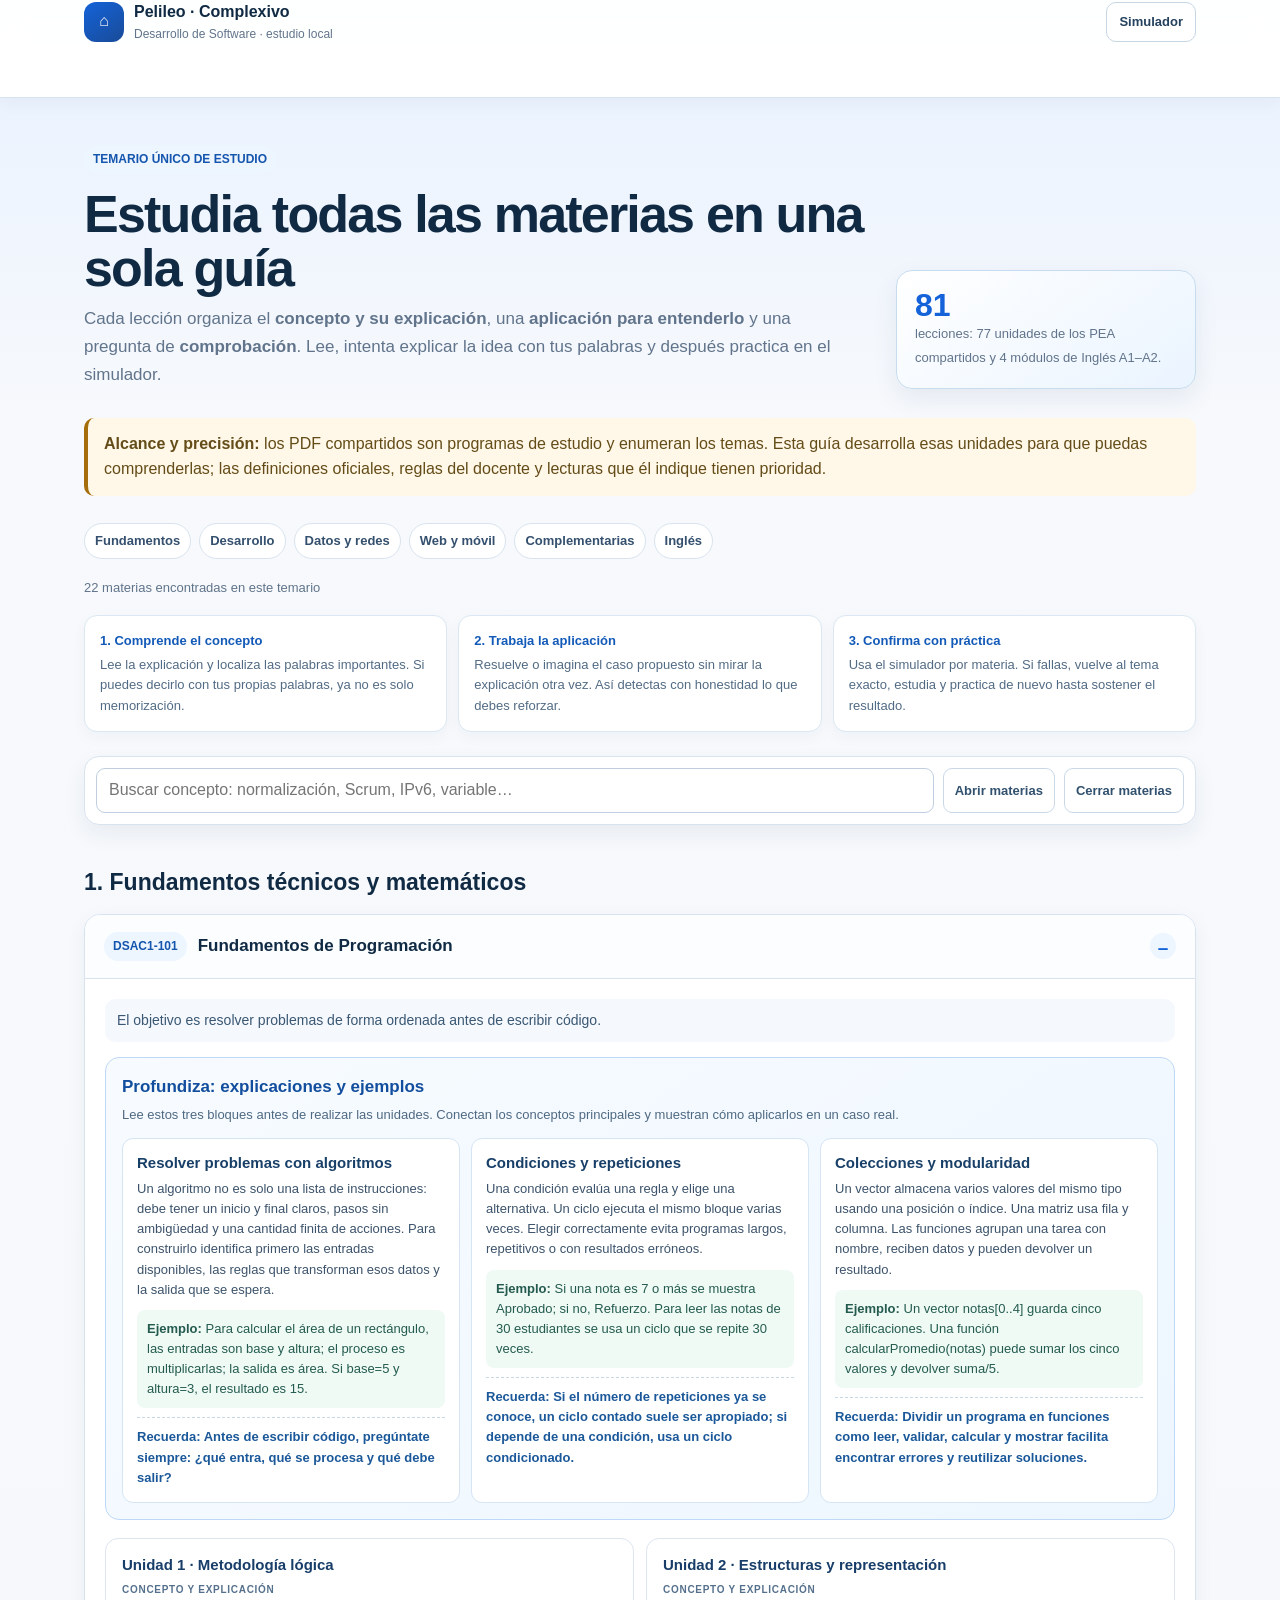
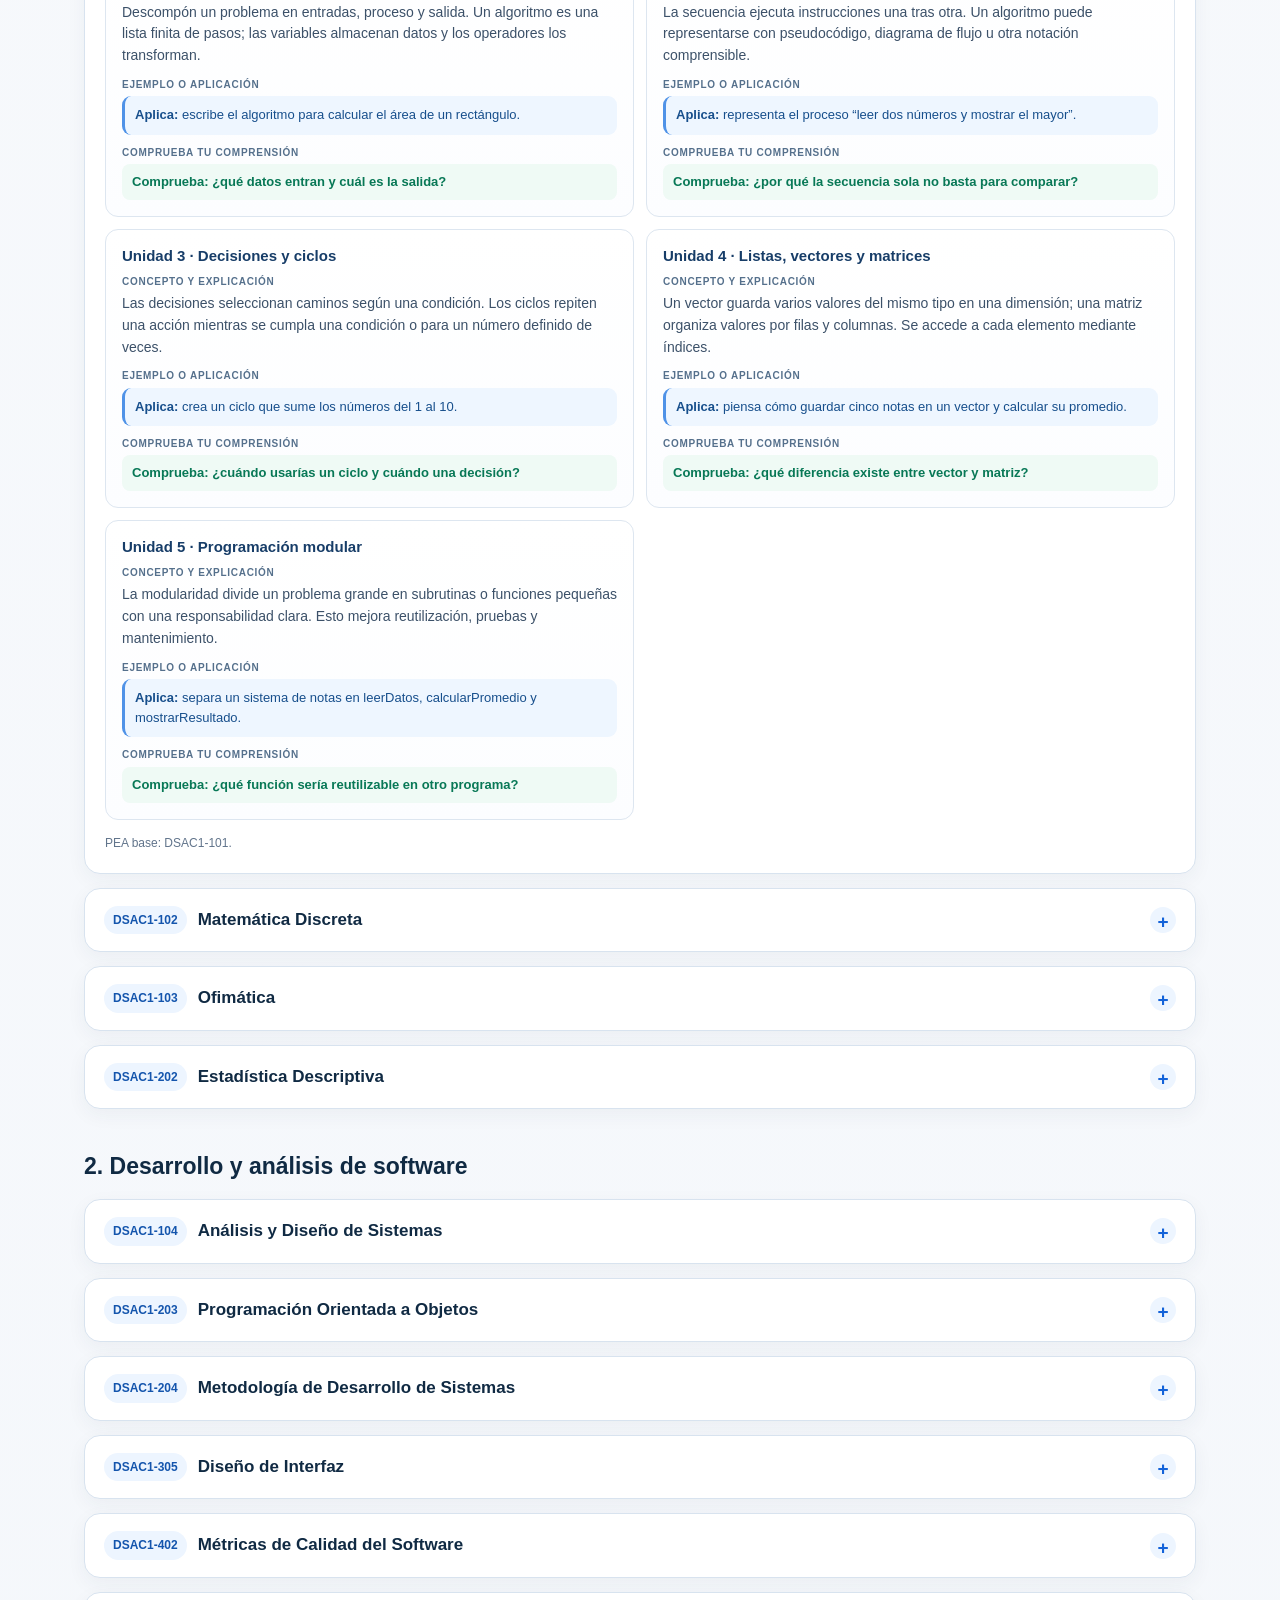
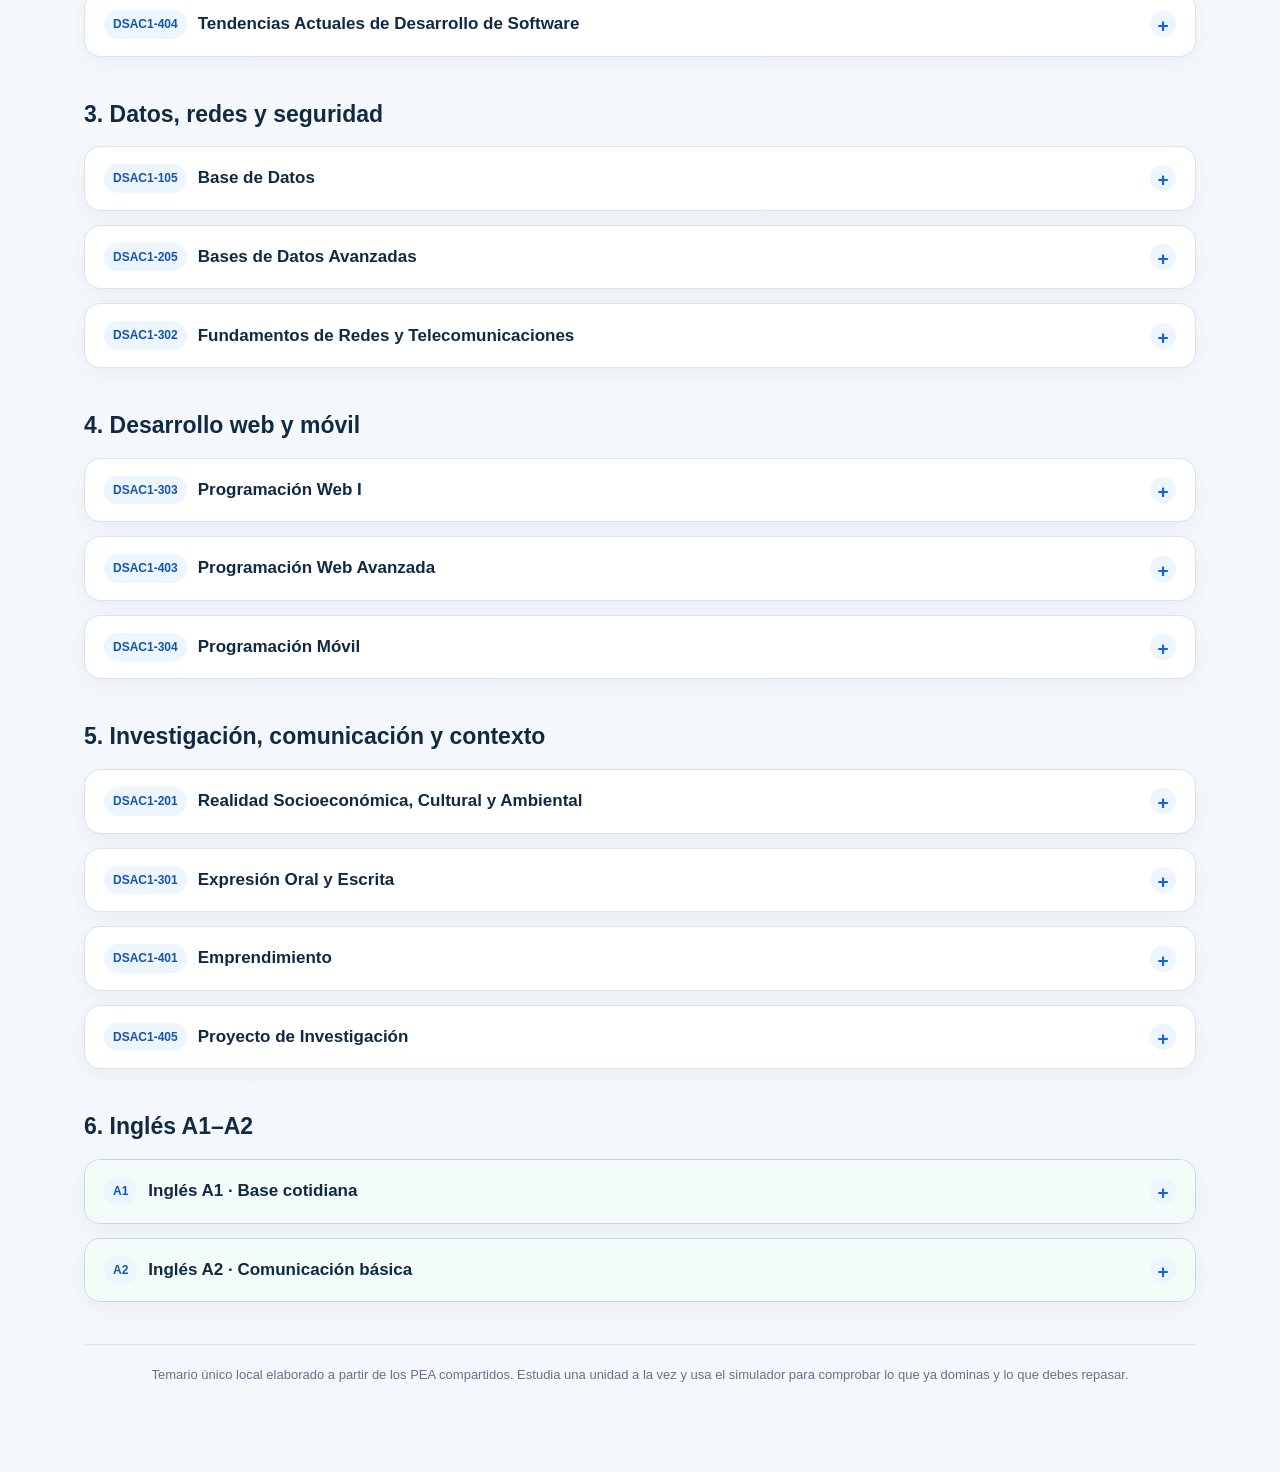
==== commit 7a3296fc: "Ampliar temario único de estudio" ====
--- a/Fichas-de-Repaso.html
+++ b/Fichas-de-Repaso.html
@@ -1,6 +1,8 @@
 <!doctype html>
 <html lang="es">
 <head>
+<meta http-equiv="refresh" content="0; url=/Manual-de-Estudio-Completo.html">
+<script>window.location.replace("/Manual-de-Estudio-Completo.html");</script>
 <meta charset="utf-8">
 <meta name="viewport" content="width=device-width,initial-scale=1">
 <meta name="description" content="Fichas locales de conceptos y ejemplos para repasar el examen complexivo.">
